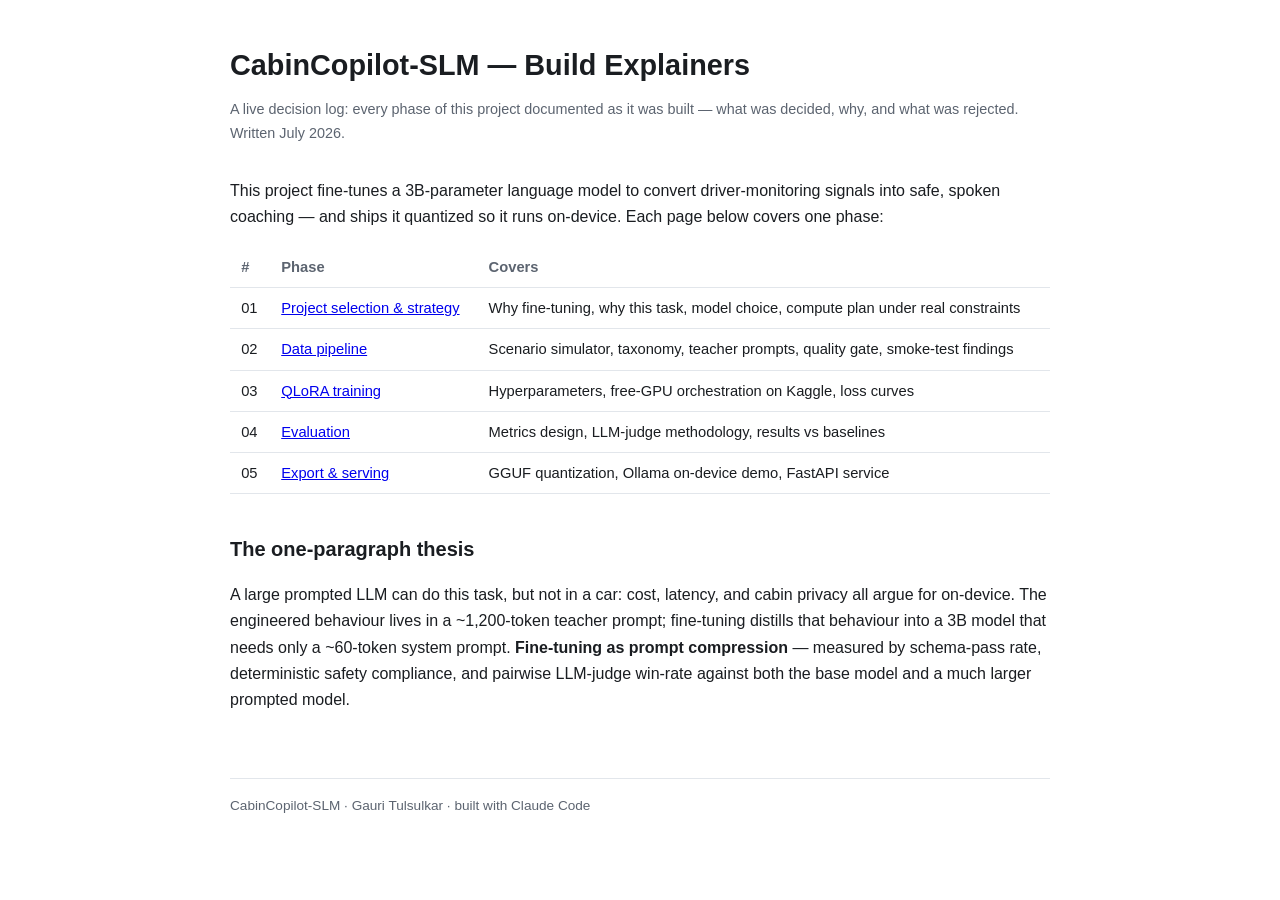
==== docs/explainers/index.html @ b8d8a89c "feat: eval harness, pairwise judge, QLoRA training, Kaggle kernels, serving, explainers - eval: sche" ====
<!doctype html>
<html lang="en">
<head>
<meta charset="utf-8">
<meta name="viewport" content="width=device-width, initial-scale=1">
<title>CabinCopilot-SLM — Build Explainers</title>
<link rel="stylesheet" href="style.css">
</head>
<body>
<main>
  <h1>CabinCopilot-SLM — Build Explainers</h1>
  <p class="meta">A live decision log: every phase of this project documented as it was
  built — what was decided, why, and what was rejected. Written July 2026.</p>

  <p>This project fine-tunes a 3B-parameter language model to convert driver-monitoring
  signals into safe, spoken coaching — and ships it quantized so it runs on-device.
  Each page below covers one phase:</p>

  <table>
    <tr><th>#</th><th>Phase</th><th>Covers</th></tr>
    <tr><td>01</td><td><a href="01-project-selection.html">Project selection &amp; strategy</a></td>
        <td>Why fine-tuning, why this task, model choice, compute plan under real constraints</td></tr>
    <tr><td>02</td><td><a href="02-data-pipeline.html">Data pipeline</a></td>
        <td>Scenario simulator, taxonomy, teacher prompts, quality gate, smoke-test findings</td></tr>
    <tr><td>03</td><td><a href="03-training.html">QLoRA training</a></td>
        <td>Hyperparameters, free-GPU orchestration on Kaggle, loss curves</td></tr>
    <tr><td>04</td><td><a href="04-evaluation.html">Evaluation</a></td>
        <td>Metrics design, LLM-judge methodology, results vs baselines</td></tr>
    <tr><td>05</td><td><a href="05-export-serving.html">Export &amp; serving</a></td>
        <td>GGUF quantization, Ollama on-device demo, FastAPI service</td></tr>
  </table>

  <h2>The one-paragraph thesis</h2>
  <p>A large prompted LLM can do this task, but not in a car: cost, latency, and cabin
  privacy all argue for on-device. The engineered behaviour lives in a ~1,200-token
  teacher prompt; fine-tuning distills that behaviour into a 3B model that needs only a
  ~60-token system prompt. <strong>Fine-tuning as prompt compression</strong> — measured
  by schema-pass rate, deterministic safety compliance, and pairwise LLM-judge win-rate
  against both the base model and a much larger prompted model.</p>

  <footer>CabinCopilot-SLM · Gauri Tulsulkar · built with Claude Code</footer>
</main>
</body>
</html>
---- docs/explainers/style.css ----
:root {
  --bg: #ffffff; --fg: #1a1d21; --muted: #5c6470; --accent: #0a66c2;
  --card: #f5f7fa; --border: #e2e6eb; --good: #1a7f37; --bad: #b42318; --warn: #b54708;
}
@media (prefers-color-scheme: dark) {
  :root { --bg: #14171a; --fg: #e8eaed; --muted: #9aa3ad; --accent: #6cb2ff;
          --card: #1d2126; --border: #2c323a; --good: #4ade80; --bad: #f87171; --warn: #fbbf24; }
}
* { box-sizing: border-box; }
body { margin: 0; background: var(--bg); color: var(--fg);
  font: 16px/1.65 -apple-system, BlinkMacSystemFont, "Segoe UI", Roboto, sans-serif; }
main { max-width: 860px; margin: 0 auto; padding: 3rem 1.25rem 5rem; }
h1 { font-size: 1.8rem; line-height: 1.25; margin: 0 0 .3rem; }
h2 { font-size: 1.25rem; margin: 2.4rem 0 .6rem; }
h3 { font-size: 1.05rem; margin: 1.6rem 0 .4rem; }
p, li { color: var(--fg); }
.meta { color: var(--muted); font-size: .9rem; margin-bottom: 2rem; }
.crumb { font-size: .85rem; margin-bottom: 1.5rem; }
.crumb a { color: var(--accent); text-decoration: none; }
.decision { background: var(--card); border: 1px solid var(--border); border-left: 4px solid var(--accent);
  border-radius: 8px; padding: 1rem 1.2rem; margin: 1.2rem 0; }
.decision .label { font-size: .75rem; font-weight: 700; letter-spacing: .08em;
  text-transform: uppercase; color: var(--accent); margin-bottom: .35rem; }
.decision h3 { margin: 0 0 .4rem; }
.rejected { color: var(--muted); }
.rejected strong { color: var(--fg); }
code, pre { font-family: ui-monospace, SFMono-Regular, Menlo, monospace; font-size: .86em; }
code { background: var(--card); border: 1px solid var(--border); border-radius: 4px; padding: .1em .35em; }
pre { background: var(--card); border: 1px solid var(--border); border-radius: 8px;
  padding: 1rem; overflow-x: auto; line-height: 1.5; }
pre code { background: none; border: none; padding: 0; }
table { border-collapse: collapse; width: 100%; margin: 1rem 0; font-size: .92rem; }
th, td { text-align: left; padding: .5rem .7rem; border-bottom: 1px solid var(--border); vertical-align: top; }
th { color: var(--muted); font-weight: 600; }
.good { color: var(--good); } .bad { color: var(--bad); } .warn { color: var(--warn); }
.pill { display: inline-block; font-size: .75rem; font-weight: 600; border-radius: 999px;
  padding: .1rem .6rem; border: 1px solid var(--border); background: var(--card); margin-right: .4rem; }
footer { margin-top: 4rem; color: var(--muted); font-size: .85rem; border-top: 1px solid var(--border); padding-top: 1rem; }
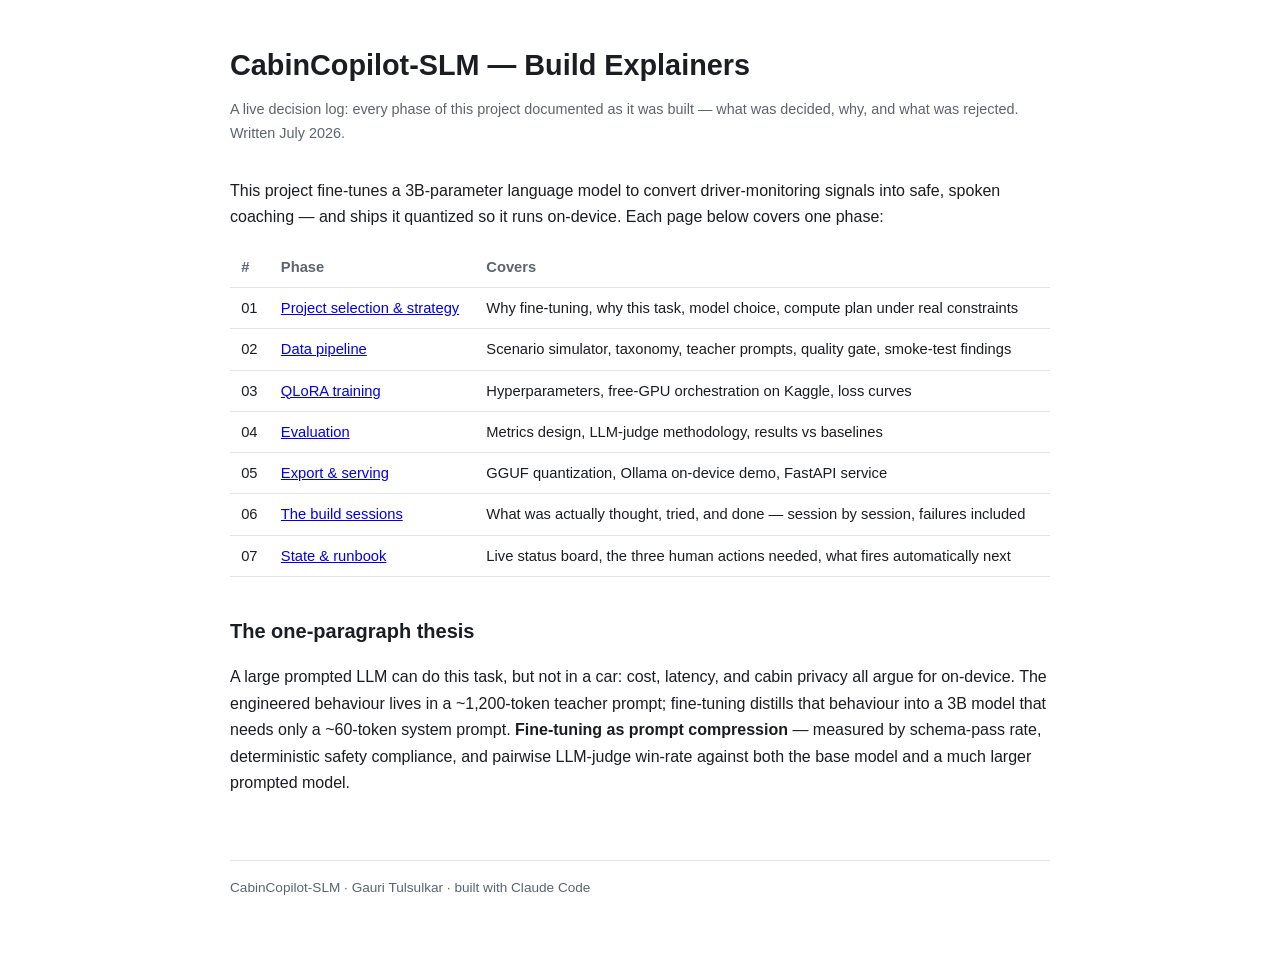
==== commit 8ae88f4e: "docs: explainers 06 (build session log) + 07 (state board & runbook) Co-Authored-By: Claude Fable 5 " ====
--- a/docs/explainers/index.html
+++ b/docs/explainers/index.html
@@ -28,6 +28,10 @@
         <td>Metrics design, LLM-judge methodology, results vs baselines</td></tr>
     <tr><td>05</td><td><a href="05-export-serving.html">Export &amp; serving</a></td>
         <td>GGUF quantization, Ollama on-device demo, FastAPI service</td></tr>
+    <tr><td>06</td><td><a href="06-build-sessions.html">The build sessions</a></td>
+        <td>What was actually thought, tried, and done — session by session, failures included</td></tr>
+    <tr><td>07</td><td><a href="07-state-and-runbook.html">State &amp; runbook</a></td>
+        <td>Live status board, the three human actions needed, what fires automatically next</td></tr>
   </table>
 
   <h2>The one-paragraph thesis</h2>
